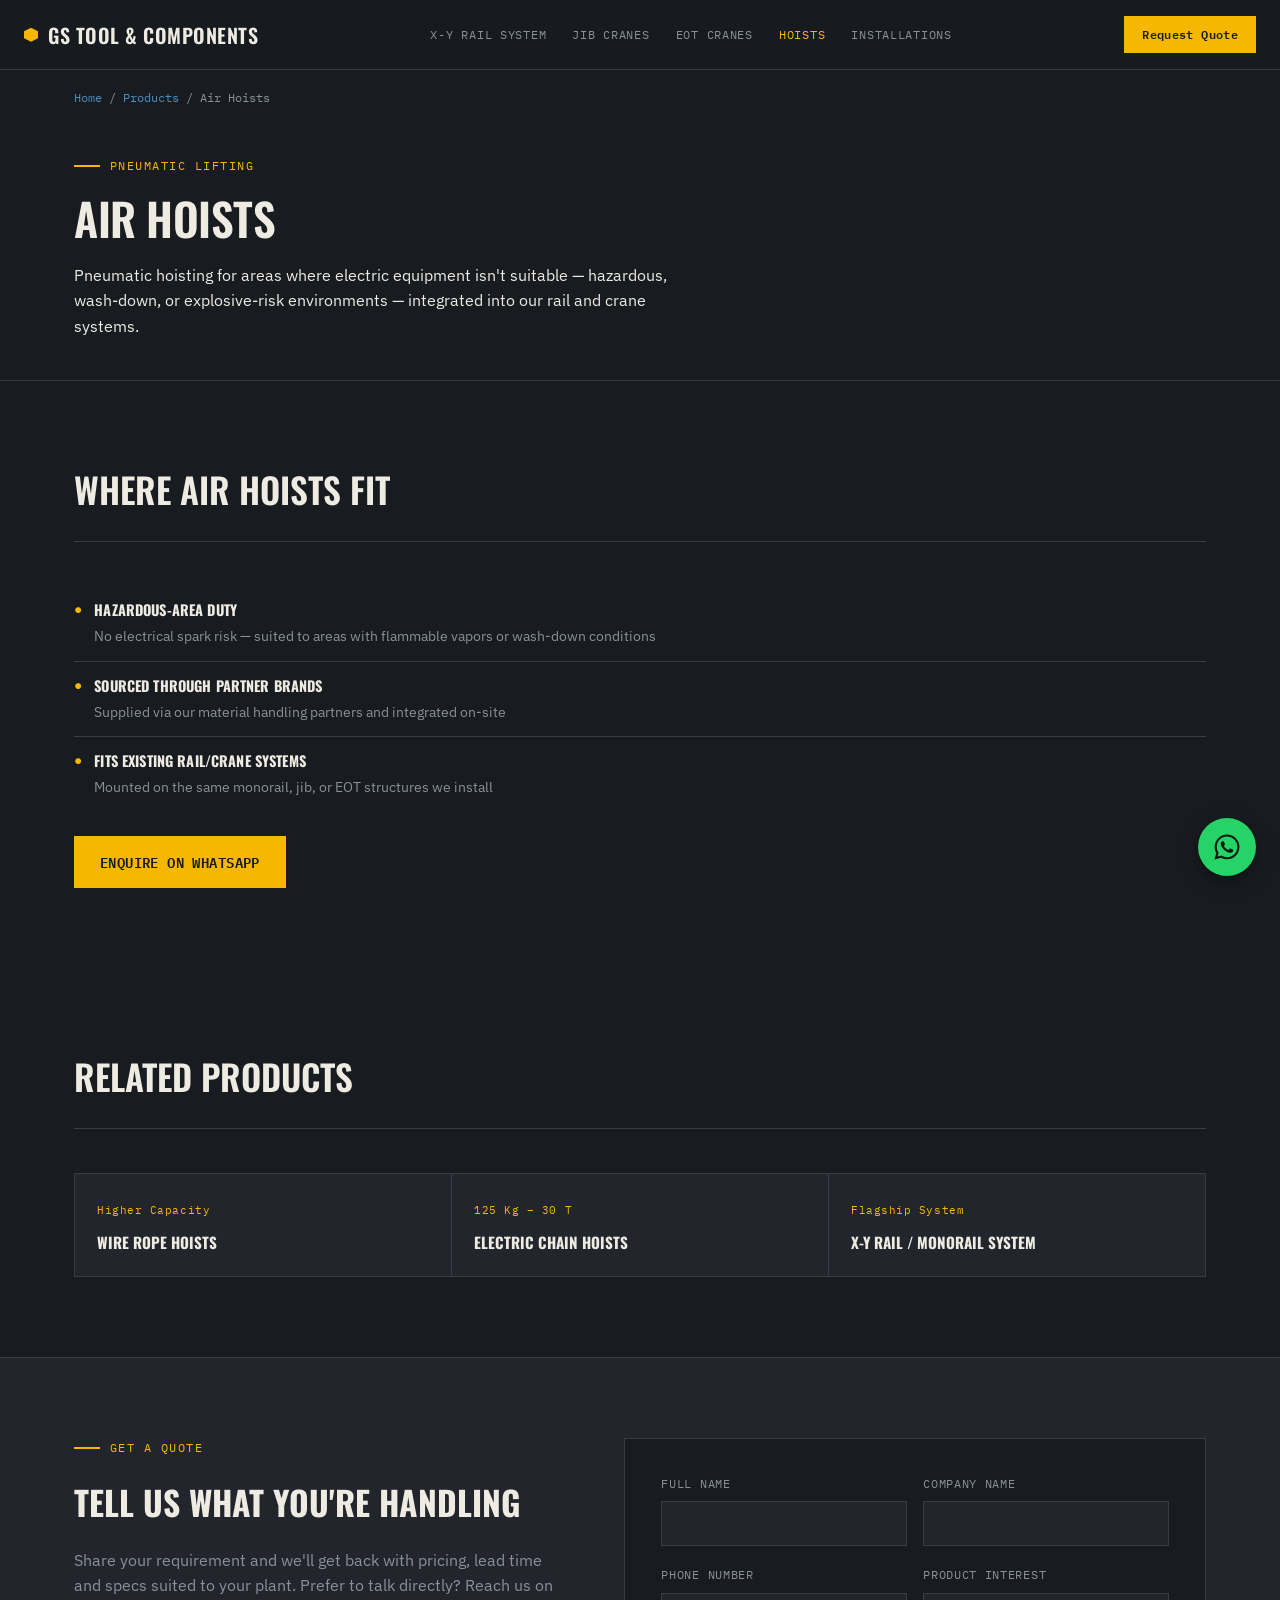
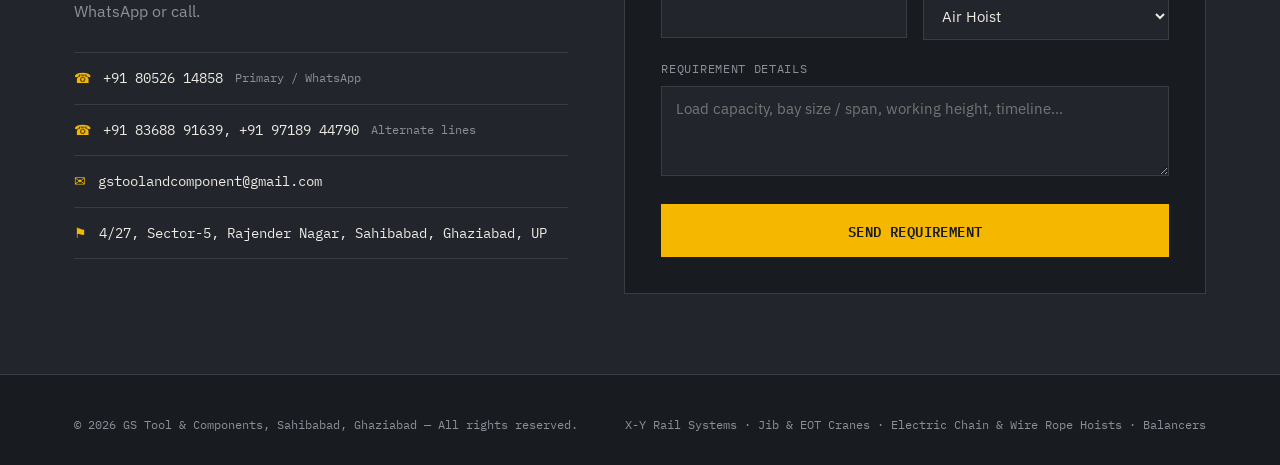
==== products/air-hoist.html @ f087c8ae "Modernize site: fix mobile nav, strip duplicate embedded images, add SEO essentials - Add mobile ham" ====
<!DOCTYPE html>
<html lang="en">
<head>
<meta charset="UTF-8">
<meta name="viewport" content="width=device-width, initial-scale=1.0">
<title>Air Hoists | GS Tool & Components</title>
<meta name="description" content="Pneumatic air hoists for hazardous and wash-down environments, integrated with GS Tool & Components rail and crane systems, Ghaziabad.">
<meta name="keywords" content="air hoist supplier India, pneumatic hoist manufacturer, air hoist Ghaziabad">
<link rel="canonical" href="https://gstoolcomponents.com/products/air-hoist.html">
<meta property="og:title" content="Air Hoists | GS Tool & Components">
<meta property="og:description" content="Pneumatic air hoists for hazardous and wash-down environments, integrated with GS Tool & Components rail and crane systems, Ghaziabad.">
<meta property="og:type" content="website">
<link rel="preconnect" href="https://fonts.googleapis.com">
<link href="https://fonts.googleapis.com/css2?family=Oswald:wght@400;500;600;700&family=IBM+Plex+Sans:wght@400;500;600;700&family=IBM+Plex+Mono:wght@400;500;600&display=swap" rel="stylesheet">
<link rel="icon" type="image/svg+xml" href="../images/favicon.svg">
<link rel="stylesheet" href="../css/style.css">
<script type="application/ld+json">
{
  "@context": "https://schema.org",
  "@type": "Product",
  "name": "Air Hoists",
  "description": "Pneumatic air hoists for hazardous and wash-down environments, integrated with GS Tool & Components rail and crane systems, Ghaziabad.",
  "url": "https://gstoolcomponents.com/products/air-hoist.html",
  "brand": {
    "@type": "Brand",
    "name": "GS Tool & Components"
  },
  "manufacturer": {
    "@type": "Organization",
    "name": "GS Tool & Components",
    "url": "https://gstoolcomponents.com/"
  }
}
</script>
</head>
<body>

<header>
  <div class="header-inner">
    <a class="logo" href="../index.html"><span class="mark"></span>GS Tool &amp; Components</a>
    <nav id="siteNav">
      <a href="../products/xy-rail-system.html">X-Y Rail System</a>
      <a href="../products/jib-crane.html">Jib Cranes</a>
      <a href="../products/eot-crane.html">EOT Cranes</a>
      <a href="../products/electric-chain-hoist.html" class="active">Hoists</a>
      <a href="../index.html#installations">Installations</a>
    </nav>
        <button class="nav-toggle" id="navToggle" aria-label="Toggle menu" aria-expanded="false" aria-controls="siteNav">
      <span></span><span></span><span></span>
    </button>

    <a class="header-cta" href="../index.html#contact">Request Quote</a>
  </div>
</header>

<div class="breadcrumb">
  <a href="../index.html">Home</a> / <a href="../index.html#products">Products</a> / Air Hoists
</div>
<section class="product-hero">
  <div class="wrap">
    <div class="eyebrow">Pneumatic Lifting</div>
    <h1>Air Hoists</h1>
    <p class="sub">Pneumatic hoisting for areas where electric equipment isn't suitable — hazardous, wash-down, or explosive-risk environments — integrated into our rail and crane systems.</p>
  </div>
</section>

<section>
  <div class="wrap">
    <div class="section-head">
      <div><h2>Where Air Hoists Fit</h2></div>
    </div>
    <ul class="feature-list">
      <li><span class="dot">●</span><div><strong>Hazardous-Area Duty</strong><span>No electrical spark risk — suited to areas with flammable vapors or wash-down conditions</span></div></li>
      <li><span class="dot">●</span><div><strong>Sourced Through Partner Brands</strong><span>Supplied via our material handling partners and integrated on-site</span></div></li>
      <li><span class="dot">●</span><div><strong>Fits Existing Rail/Crane Systems</strong><span>Mounted on the same monorail, jib, or EOT structures we install</span></div></li>
    </ul>
    <a href="https://wa.me/918052614858?text=Hi%2C%20I%27d%20like%20a%20quote%20for%20an%20Air%20Hoist." class="btn-primary" target="_blank" rel="noopener">Enquire on WhatsApp</a>
  </div>
</section>

<section>
  <div class="wrap">
    <div class="section-head">
      <div>
        <h2>Related Products</h2>
      </div>
    </div>
    <div class="related-grid">
      <a class="related-card" href="wire-rope-hoist.html">
      <span>Higher Capacity</span>
      <h5>Wire Rope Hoists</h5>
    </a>
    <a class="related-card" href="electric-chain-hoist.html">
      <span>125 Kg – 30 T</span>
      <h5>Electric Chain Hoists</h5>
    </a>
    <a class="related-card" href="xy-rail-system.html">
      <span>Flagship System</span>
      <h5>X-Y Rail / Monorail System</h5>
    </a>
    </div>
  </div>
</section>


<section class="lead-section" id="contact">
  <div class="wrap">
    <div class="lead-grid">
      <div class="lead-info">
        <div class="eyebrow">Get a Quote</div>
        <h2>Tell Us What You're Handling</h2>
        <p>Share your requirement and we'll get back with pricing, lead time and specs suited to your plant. Prefer to talk directly? Reach us on WhatsApp or call.</p>
        <div class="contact-line"><span class="ico">☎</span> +91 80526 14858<small>Primary / WhatsApp</small></div>
        <div class="contact-line"><span class="ico">☎</span> +91 83688 91639, +91 97189 44790<small>Alternate lines</small></div>
        <div class="contact-line"><span class="ico">✉</span> gstoolandcomponent@gmail.com</div>
        <div class="contact-line"><span class="ico">⚑</span> 4/27, Sector-5, Rajender Nagar, Sahibabad, Ghaziabad, UP</div>
      </div>

      <div>
        <form id="leadForm">
          <div class="form-two">
            <div class="form-row">
              <label for="name">Full Name</label>
              <input type="text" id="name" required>
            </div>
            <div class="form-row">
              <label for="company">Company Name</label>
              <input type="text" id="company">
            </div>
          </div>
          <div class="form-two">
            <div class="form-row">
              <label for="phone">Phone Number</label>
              <input type="tel" id="phone" required>
            </div>
            <div class="form-row">
              <label for="interest">Product Interest</label>
              <select id="interest">
                <option>X-Y Rail / Monorail System</option>
                <option>Jib Crane</option>
                <option>EOT Crane</option>
                <option>Electric Chain Hoist</option>
                <option>Wire Rope Hoist</option>
                <option selected>Air Hoist</option>
                <option>Air / Spring Balancer</option>
                <option>Other</option>
              </select>
            </div>
          </div>
          <div class="form-row">
            <label for="message">Requirement Details</label>
            <textarea id="message" placeholder="Load capacity, bay size / span, working height, timeline..."></textarea>
          </div>
          <button type="submit" class="form-submit">Send Requirement</button>
        </form>

        <div class="thank-you" id="thankYou">
          <div class="check">✓</div>
          <h4>Requirement Received</h4>
          <p>Thanks — we've noted your requirement. Tap below to also send it on WhatsApp for the fastest response.</p>
          <a href="#" id="waFollowUp" class="wa-btn" target="_blank" rel="noopener">↗ Continue on WhatsApp</a>
        </div>
      </div>
    </div>
  </div>
</section>

<footer>
  <div class="wrap footer-inner">
    <div>© <span id="year"></span> GS Tool &amp; Components, Sahibabad, Ghaziabad — All rights reserved.</div>
    <div>X-Y Rail Systems · Jib &amp; EOT Cranes · Electric Chain &amp; Wire Rope Hoists · Balancers</div>
  </div>
</footer>

<a class="float-wa" href="https://wa.me/918052614858?text=Hi%2C%20I%20have%20an%20enquiry%20about%20your%20products." target="_blank" rel="noopener" aria-label="Chat on WhatsApp">
  <svg width="30" height="30" viewBox="0 0 24 24" fill="#0b1a10"><path d="M12.04 2c-5.46 0-9.9 4.44-9.9 9.9 0 1.75.46 3.45 1.32 4.95L2 22l5.25-1.38a9.9 9.9 0 0 0 4.79 1.22h.01c5.46 0 9.9-4.44 9.9-9.9 0-2.64-1.03-5.12-2.9-6.98A9.82 9.82 0 0 0 12.04 2zm0 18.1h-.01a8.2 8.2 0 0 1-4.18-1.14l-.3-.18-3.12.82.83-3.04-.2-.31a8.22 8.22 0 0 1-1.26-4.35c0-4.55 3.7-8.25 8.25-8.25a8.2 8.2 0 0 1 5.83 2.42 8.18 8.18 0 0 1 2.41 5.83c0 4.55-3.71 8.2-8.25 8.2zm4.52-6.16c-.25-.12-1.47-.72-1.7-.81-.23-.08-.39-.12-.56.13-.17.25-.64.81-.78.97-.15.17-.29.19-.54.06-.25-.12-1.04-.38-1.98-1.22-.73-.65-1.22-1.46-1.37-1.71-.14-.25-.02-.38.11-.5.11-.11.25-.29.37-.43.12-.14.16-.25.25-.41.08-.17.04-.31-.02-.43-.06-.12-.56-1.35-.77-1.85-.2-.48-.41-.42-.56-.43h-.48c-.17 0-.43.06-.66.31-.23.25-.86.84-.86 2.05s.88 2.38 1 2.54c.12.17 1.73 2.64 4.19 3.7.59.25 1.04.4 1.4.51.59.19 1.12.16 1.54.1.47-.07 1.47-.6 1.68-1.18.21-.58.21-1.08.14-1.18-.06-.1-.23-.16-.48-.28z"/></svg>
</a>

<script src="../js/main.js"></script>
</body>
</html>
---- css/style.css ----
:root{
  --steel-charcoal:#181C20;
  --graphite-panel:#22262C;
  --graphite-panel-2:#2A2F36;
  --safety-yellow:#F5B700;
  --blueprint-blue:#4C8DBF;
  --warm-white:#EEEBE3;
  --steel-gray-mid:#8A9099;
  --hairline:#383D45;
  --success-green:#4CAF6D;

  --font-display:'Oswald', sans-serif;
  --font-body:'IBM Plex Sans', sans-serif;
  --font-mono:'IBM Plex Mono', monospace;
}

*{box-sizing:border-box; margin:0; padding:0;}
html{scroll-behavior:smooth;}
body{
  background:var(--steel-charcoal);
  color:var(--warm-white);
  font-family:var(--font-body);
  line-height:1.6;
  overflow-x:hidden;
}
img{max-width:100%; display:block;}
a{color:inherit;}

.wrap{max-width:1180px; margin:0 auto; padding:0 24px;}

.blueprint-bg{
  position:absolute; inset:0;
  background-image:
    linear-gradient(rgba(76,141,191,0.07) 1px, transparent 1px),
    linear-gradient(90deg, rgba(76,141,191,0.07) 1px, transparent 1px);
  background-size:40px 40px;
  pointer-events:none;
}

header{
  position:sticky; top:0; z-index:50;
  background:rgba(24,28,32,0.92);
  backdrop-filter:blur(8px);
  border-bottom:1px solid var(--hairline);
}
.header-inner{
  display:flex; align-items:center; justify-content:space-between;
  padding:16px 24px;
}
.logo{
  font-family:var(--font-display);
  font-weight:600;
  font-size:1.25rem;
  letter-spacing:0.5px;
  text-transform:uppercase;
  color:var(--warm-white);
  display:flex; align-items:center; gap:10px;
  text-decoration:none;
}
.logo .mark{
  width:14px; height:14px;
  background:var(--safety-yellow);
  clip-path:polygon(50% 0%, 100% 25%, 100% 75%, 50% 100%, 0% 75%, 0% 25%);
}
nav{display:flex; gap:26px;}
nav a{
  font-family:var(--font-mono);
  font-size:0.76rem;
  letter-spacing:0.06em;
  text-transform:uppercase;
  color:var(--steel-gray-mid);
  text-decoration:none;
  transition:color 0.2s;
}
nav a:hover, nav a.active{color:var(--safety-yellow);}
.header-cta{
  font-family:var(--font-mono);
  font-size:0.76rem;
  background:var(--safety-yellow);
  color:var(--steel-charcoal);
  padding:9px 18px;
  text-decoration:none;
  font-weight:600;
  letter-spacing:0.03em;
  white-space:nowrap;
}
.header-cta:hover{background:#ffcb2e;}

.nav-toggle{
  display:none;
  flex-direction:column;
  justify-content:center;
  align-items:center;
  gap:5px;
  width:38px; height:38px;
  background:transparent;
  border:1px solid var(--hairline);
  cursor:pointer;
  padding:0;
  flex-shrink:0;
}
.nav-toggle span{
  display:block;
  width:18px; height:2px;
  background:var(--warm-white);
  transition:transform 0.2s, opacity 0.2s;
}
.nav-toggle[aria-expanded="true"] span:nth-child(1){transform:translateY(7px) rotate(45deg);}
.nav-toggle[aria-expanded="true"] span:nth-child(2){opacity:0;}
.nav-toggle[aria-expanded="true"] span:nth-child(3){transform:translateY(-7px) rotate(-45deg);}

/* Breadcrumb */
.breadcrumb{
  padding:18px 24px 0;
  max-width:1180px; margin:0 auto;
  font-family:var(--font-mono);
  font-size:0.75rem;
  color:var(--steel-gray-mid);
}
.breadcrumb a{color:var(--blueprint-blue); text-decoration:none;}
.breadcrumb a:hover{text-decoration:underline;}

/* Hero (home) */
.hero{
  position:relative;
  padding:90px 24px 70px;
  border-bottom:1px solid var(--hairline);
  overflow:hidden;
}
.hero-inner{
  max-width:1180px; margin:0 auto;
  display:grid;
  grid-template-columns:1.05fr 1fr;
  gap:56px;
  align-items:center;
  position:relative;
  z-index:2;
}
.eyebrow{
  font-family:var(--font-mono);
  font-size:0.78rem;
  color:var(--safety-yellow);
  letter-spacing:0.12em;
  text-transform:uppercase;
  display:flex; align-items:center; gap:10px;
  margin-bottom:18px;
}
.eyebrow::before{
  content:"";
  width:26px; height:2px;
  background:var(--safety-yellow);
  display:inline-block;
}
h1{
  font-family:var(--font-display);
  font-weight:600;
  font-size:clamp(2.2rem, 4vw, 3.4rem);
  line-height:1.1;
  letter-spacing:-0.01em;
  text-transform:uppercase;
  margin-bottom:20px;
}
h1 span{color:var(--safety-yellow);}
.hero p.sub{
  font-size:1.03rem;
  color:var(--steel-gray-mid);
  max-width:540px;
  margin-bottom:32px;
}
.hero-ctas{display:flex; gap:14px; flex-wrap:wrap;}
.btn-primary{
  background:var(--safety-yellow);
  color:var(--steel-charcoal);
  font-family:var(--font-mono);
  font-weight:600;
  font-size:0.85rem;
  letter-spacing:0.03em;
  text-transform:uppercase;
  padding:15px 26px;
  text-decoration:none;
  border:none;
  cursor:pointer;
  transition:background 0.2s, transform 0.15s;
  display:inline-block;
}
.btn-primary:hover{background:#ffcb2e; transform:translateY(-1px);}
.btn-secondary{
  background:transparent;
  color:var(--warm-white);
  border:1px solid var(--hairline);
  font-family:var(--font-mono);
  font-weight:500;
  font-size:0.85rem;
  letter-spacing:0.03em;
  text-transform:uppercase;
  padding:15px 26px;
  text-decoration:none;
  cursor:pointer;
  display:inline-flex; align-items:center; gap:8px;
  transition:border-color 0.2s, color 0.2s;
}
.btn-secondary:hover{border-color:var(--safety-yellow); color:var(--safety-yellow);}

.hero-stats{
  display:flex; gap:32px; flex-wrap:wrap;
  margin-top:40px;
  padding-top:28px;
  border-top:1px solid var(--hairline);
}
.stat-num{
  font-family:var(--font-mono);
  font-size:1.4rem;
  color:var(--safety-yellow);
  font-weight:600;
}
.stat-label{
  font-size:0.72rem;
  color:var(--steel-gray-mid);
  text-transform:uppercase;
  letter-spacing:0.04em;
}

.crane-stage{
  position:relative;
  background:var(--graphite-panel);
  border:1px solid var(--hairline);
  aspect-ratio:1/0.85;
  display:flex; align-items:center; justify-content:center;
}
.crane-stage::before{
  content:"GS-XY-RAIL // FRICTION FREE RAIL SYSTEM";
  position:absolute; top:14px; left:16px;
  font-family:var(--font-mono);
  font-size:0.62rem;
  letter-spacing:0.05em;
  color:var(--steel-gray-mid);
}
.crane-stage::after{
  content:"SWL 500 KG · IN-HOUSE DESIGN";
  position:absolute; bottom:14px; right:16px;
  font-family:var(--font-mono);
  font-size:0.62rem;
  letter-spacing:0.05em;
  color:var(--steel-gray-mid);
}
.crane-svg{width:88%; height:88%;}

/* Product page hero (smaller, text only) */
.product-hero{
  padding:48px 24px 40px;
  border-bottom:1px solid var(--hairline);
}
.product-hero .wrap{max-width:1180px;}
.product-hero h1{font-size:clamp(1.9rem, 3.6vw, 2.8rem);}
.product-hero p.sub{max-width:640px; margin-bottom:0;}

.hazard-divider{
  height:10px;
  background:repeating-linear-gradient(
    -45deg,
    var(--safety-yellow),
    var(--safety-yellow) 14px,
    var(--steel-charcoal) 14px,
    var(--steel-charcoal) 28px
  );
}

section{padding:80px 24px;}
.section-head{
  display:flex; justify-content:space-between; align-items:flex-end;
  margin-bottom:44px; flex-wrap:wrap; gap:16px;
  border-bottom:1px solid var(--hairline);
  padding-bottom:24px;
}
.section-head h2{
  font-family:var(--font-display);
  font-size:clamp(1.6rem, 3vw, 2.2rem);
  text-transform:uppercase;
  font-weight:600;
}
.section-head p{color:var(--steel-gray-mid); max-width:440px; font-size:0.95rem;}

.spotlight{
  background:var(--graphite-panel);
  border:1px solid var(--hairline);
}
.spotlight-grid{
  display:grid;
  grid-template-columns:1fr 1fr;
  gap:0;
}
.spotlight-media{
  background:var(--steel-charcoal);
  padding:0;
  display:flex; align-items:stretch; justify-content:center;
  border-right:1px solid var(--hairline);
  overflow:hidden;
}
.spotlight-media img{width:100%; height:100%; object-fit:cover; min-height:320px;}
.spotlight-content{padding:48px;}
.spotlight-content h3{
  font-family:var(--font-display);
  font-size:1.75rem;
  text-transform:uppercase;
  margin-bottom:16px;
}
.spotlight-content p.desc{color:var(--steel-gray-mid); margin-bottom:24px;}
.spec-table{
  width:100%;
  border-collapse:collapse;
  font-family:var(--font-mono);
  font-size:0.8rem;
  margin-bottom:24px;
}
.spec-table th{
  text-align:left; color:var(--safety-yellow);
  font-weight:600; padding:8px 8px 8px 0;
  border-bottom:1px solid var(--hairline);
  font-size:0.72rem; text-transform:uppercase; letter-spacing:0.04em;
}
.spec-table td{padding:9px 8px 9px 0; border-bottom:1px solid var(--hairline); color:var(--warm-white);}
.spec-table tr:last-child td{border-bottom:none;}
.spec-note{font-family:var(--font-mono); font-size:0.72rem; color:var(--steel-gray-mid); margin-bottom:24px;}

/* Feature list (used on product detail pages) */
.feature-list{list-style:none; margin-bottom:24px;}
.feature-list li{
  padding:12px 0; border-bottom:1px solid var(--hairline);
  display:flex; gap:12px;
}
.feature-list li:last-child{border-bottom:none;}
.feature-list .dot{color:var(--safety-yellow); flex-shrink:0;}
.feature-list strong{display:block; font-family:var(--font-display); text-transform:uppercase; font-size:0.9rem; letter-spacing:0.01em; margin-bottom:2px;}
.feature-list span{color:var(--steel-gray-mid); font-size:0.86rem;}

/* Variant cards (used for sub-types e.g. pillar/wall mounted, single/double girder) */
.variant-grid{
  display:grid; grid-template-columns:1fr 1fr; gap:1px;
  background:var(--hairline); border:1px solid var(--hairline);
  margin-bottom:8px;
}
.variant-card{background:var(--graphite-panel); padding:26px;}
.variant-card h4{font-family:var(--font-display); text-transform:uppercase; font-size:1.05rem; margin-bottom:10px;}
.variant-card p{color:var(--steel-gray-mid); font-size:0.86rem;}

.products-grid{
  display:grid;
  grid-template-columns:repeat(3, 1fr);
  gap:1px;
  background:var(--hairline);
  border:1px solid var(--hairline);
}
.product-card{
  background:var(--graphite-panel);
  padding:30px 26px;
  transition:background 0.2s;
}
.product-card:hover{background:var(--graphite-panel-2);}
.product-index{
  font-family:var(--font-mono);
  font-size:0.7rem;
  color:var(--safety-yellow);
  letter-spacing:0.06em;
  margin-bottom:14px;
  display:block;
}
.product-card h4{
  font-family:var(--font-display);
  font-size:1.1rem;
  text-transform:uppercase;
  margin-bottom:10px;
  font-weight:600;
}
.product-card p{
  color:var(--steel-gray-mid);
  font-size:0.86rem;
  margin-bottom:16px;
}
.product-card-links{
  border-top:1px solid var(--hairline);
  padding-top:14px;
  display:flex; justify-content:space-between; align-items:center;
  font-family:var(--font-mono); font-size:0.78rem;
}
.product-card-links a{text-decoration:none; color:var(--blueprint-blue);}
.product-card-links a.view-details{color:var(--safety-yellow); font-weight:600;}
.product-card-links a:hover{text-decoration:underline;}

.gallery-grid{
  display:grid;
  grid-template-columns:1fr 1fr;
  gap:1px;
  background:var(--hairline);
  border:1px solid var(--hairline);
}
.gallery-item{background:var(--graphite-panel);}
.gallery-item img{width:100%; height:340px; object-fit:cover; display:block;}
.gallery-caption{
  padding:16px 20px;
  font-family:var(--font-mono);
  font-size:0.78rem;
  color:var(--steel-gray-mid);
  border-top:1px solid var(--hairline);
}
.gallery-caption strong{color:var(--warm-white); display:block; margin-bottom:4px; font-size:0.85rem;}

.about-grid{
  display:grid;
  grid-template-columns:1fr 1fr;
  gap:56px;
  align-items:start;
}
.about-grid p{color:var(--steel-gray-mid); margin-bottom:16px;}
.why-list{list-style:none;}
.why-list li{
  display:flex; gap:16px;
  padding:18px 0;
  border-bottom:1px solid var(--hairline);
}
.why-list li:first-child{padding-top:0;}
.why-num{
  font-family:var(--font-mono);
  color:var(--safety-yellow);
  font-size:0.85rem;
  flex-shrink:0;
  width:28px;
}
.why-list strong{display:block; margin-bottom:4px; font-family:var(--font-display); text-transform:uppercase; font-size:0.95rem; letter-spacing:0.01em;}
.why-list span{color:var(--steel-gray-mid); font-size:0.88rem;}

.lead-section{
  background:var(--graphite-panel);
  border-top:1px solid var(--hairline);
  border-bottom:1px solid var(--hairline);
}
.lead-grid{
  display:grid;
  grid-template-columns:0.85fr 1fr;
  gap:56px;
}
.lead-info h2{
  font-family:var(--font-display);
  font-size:clamp(1.6rem, 3vw, 2.1rem);
  text-transform:uppercase;
  margin-bottom:18px;
}
.lead-info p{color:var(--steel-gray-mid); margin-bottom:28px;}
.contact-line{
  display:flex; align-items:center; gap:12px;
  padding:14px 0;
  border-top:1px solid var(--hairline);
  font-family:var(--font-mono);
  font-size:0.88rem;
}
.contact-line:last-child{border-bottom:1px solid var(--hairline);}
.contact-line .ico{color:var(--safety-yellow);}
.contact-line small{color:var(--steel-gray-mid); font-size:0.72rem; display:block;}

form{background:var(--steel-charcoal); border:1px solid var(--hairline); padding:36px;}
.form-row{margin-bottom:20px;}
.form-row label{
  display:block;
  font-family:var(--font-mono);
  font-size:0.72rem;
  text-transform:uppercase;
  letter-spacing:0.06em;
  color:var(--steel-gray-mid);
  margin-bottom:8px;
}
.form-row input,
.form-row select,
.form-row textarea{
  width:100%;
  background:var(--graphite-panel);
  border:1px solid var(--hairline);
  color:var(--warm-white);
  padding:12px 14px;
  font-family:var(--font-body);
  font-size:0.92rem;
}
.form-row input:focus,
.form-row select:focus,
.form-row textarea:focus{
  outline:none;
  border-color:var(--safety-yellow);
}
.form-row textarea{resize:vertical; min-height:90px;}
.form-two{display:grid; grid-template-columns:1fr 1fr; gap:16px;}
.form-submit{
  width:100%;
  background:var(--safety-yellow);
  color:var(--steel-charcoal);
  border:none;
  font-family:var(--font-mono);
  font-weight:600;
  text-transform:uppercase;
  font-size:0.85rem;
  letter-spacing:0.03em;
  padding:15px;
  cursor:pointer;
  transition:background 0.2s;
}
.form-submit:hover{background:#ffcb2e;}

.thank-you{
  display:none;
  text-align:center;
  padding:20px 4px 4px;
}
.thank-you.show{display:block;}
.thank-you .check{
  width:46px; height:46px;
  border-radius:50%;
  background:var(--success-green);
  display:flex; align-items:center; justify-content:center;
  margin:0 auto 16px;
  font-size:1.3rem;
}
.thank-you h4{
  font-family:var(--font-display);
  text-transform:uppercase;
  font-size:1.2rem;
  margin-bottom:8px;
}
.thank-you p{color:var(--steel-gray-mid); font-size:0.9rem; margin-bottom:20px;}
.wa-btn{
  display:inline-flex; align-items:center; gap:10px;
  background:#25D366;
  color:#0b1a10;
  font-family:var(--font-mono);
  font-weight:600;
  font-size:0.85rem;
  text-transform:uppercase;
  padding:14px 24px;
  text-decoration:none;
}
.wa-btn:hover{background:#2fe374;}

/* Related products (product pages) */
.related-grid{
  display:grid; grid-template-columns:repeat(3, 1fr); gap:1px;
  background:var(--hairline); border:1px solid var(--hairline);
}
.related-card{
  background:var(--graphite-panel); padding:22px; text-decoration:none; color:var(--warm-white);
  transition:background 0.2s;
}
.related-card:hover{background:var(--graphite-panel-2);}
.related-card span{font-family:var(--font-mono); font-size:0.68rem; color:var(--safety-yellow); letter-spacing:0.05em;}
.related-card h5{font-family:var(--font-display); text-transform:uppercase; font-size:0.95rem; margin-top:8px;}

footer{padding:40px 24px 30px;}
.footer-inner{
  display:flex; justify-content:space-between; align-items:center;
  flex-wrap:wrap; gap:16px;
  font-size:0.78rem; color:var(--steel-gray-mid);
  font-family:var(--font-mono);
}

.float-wa{
  position:fixed; bottom:24px; right:24px; z-index:60;
  background:#25D366;
  width:58px; height:58px;
  border-radius:50%;
  display:flex; align-items:center; justify-content:center;
  box-shadow:0 6px 20px rgba(0,0,0,0.4);
  text-decoration:none;
  animation:pulse 2.4s infinite;
}
@keyframes pulse{
  0%{box-shadow:0 0 0 0 rgba(37,211,102,0.5);}
  70%{box-shadow:0 0 0 14px rgba(37,211,102,0);}
  100%{box-shadow:0 0 0 0 rgba(37,211,102,0);}
}

@media (max-width:900px){
  .header-inner{position:relative;}
  .nav-toggle{display:flex;}
  nav{
    position:absolute;
    top:100%; left:0; right:0;
    flex-direction:column;
    gap:0;
    background:var(--steel-charcoal);
    border-bottom:1px solid var(--hairline);
    padding:0 24px;
    max-height:0;
    overflow:hidden;
    transition:max-height 0.25s ease;
  }
  nav[data-open="true"]{max-height:400px;}
  nav a{padding:16px 0; border-bottom:1px solid var(--hairline); font-size:0.85rem;}
  nav a:last-child{border-bottom:none;}
  .hero-inner{grid-template-columns:1fr;}
  .spotlight-grid{grid-template-columns:1fr;}
  .spotlight-media{border-right:none; border-bottom:1px solid var(--hairline);}
  .about-grid{grid-template-columns:1fr;}
  .lead-grid{grid-template-columns:1fr;}
  .products-grid{grid-template-columns:1fr 1fr;}
  .gallery-grid{grid-template-columns:1fr;}
  .variant-grid{grid-template-columns:1fr;}
  .related-grid{grid-template-columns:1fr;}
}
@media (max-width:560px){
  .products-grid{grid-template-columns:1fr;}
  .form-two{grid-template-columns:1fr;}
  .hero-stats{flex-wrap:wrap; gap:20px;}
}

@media (prefers-reduced-motion: reduce){
  .float-wa{animation:none;}
  * {animation-duration:0.01ms !important; transition-duration:0.01ms !important;}
}
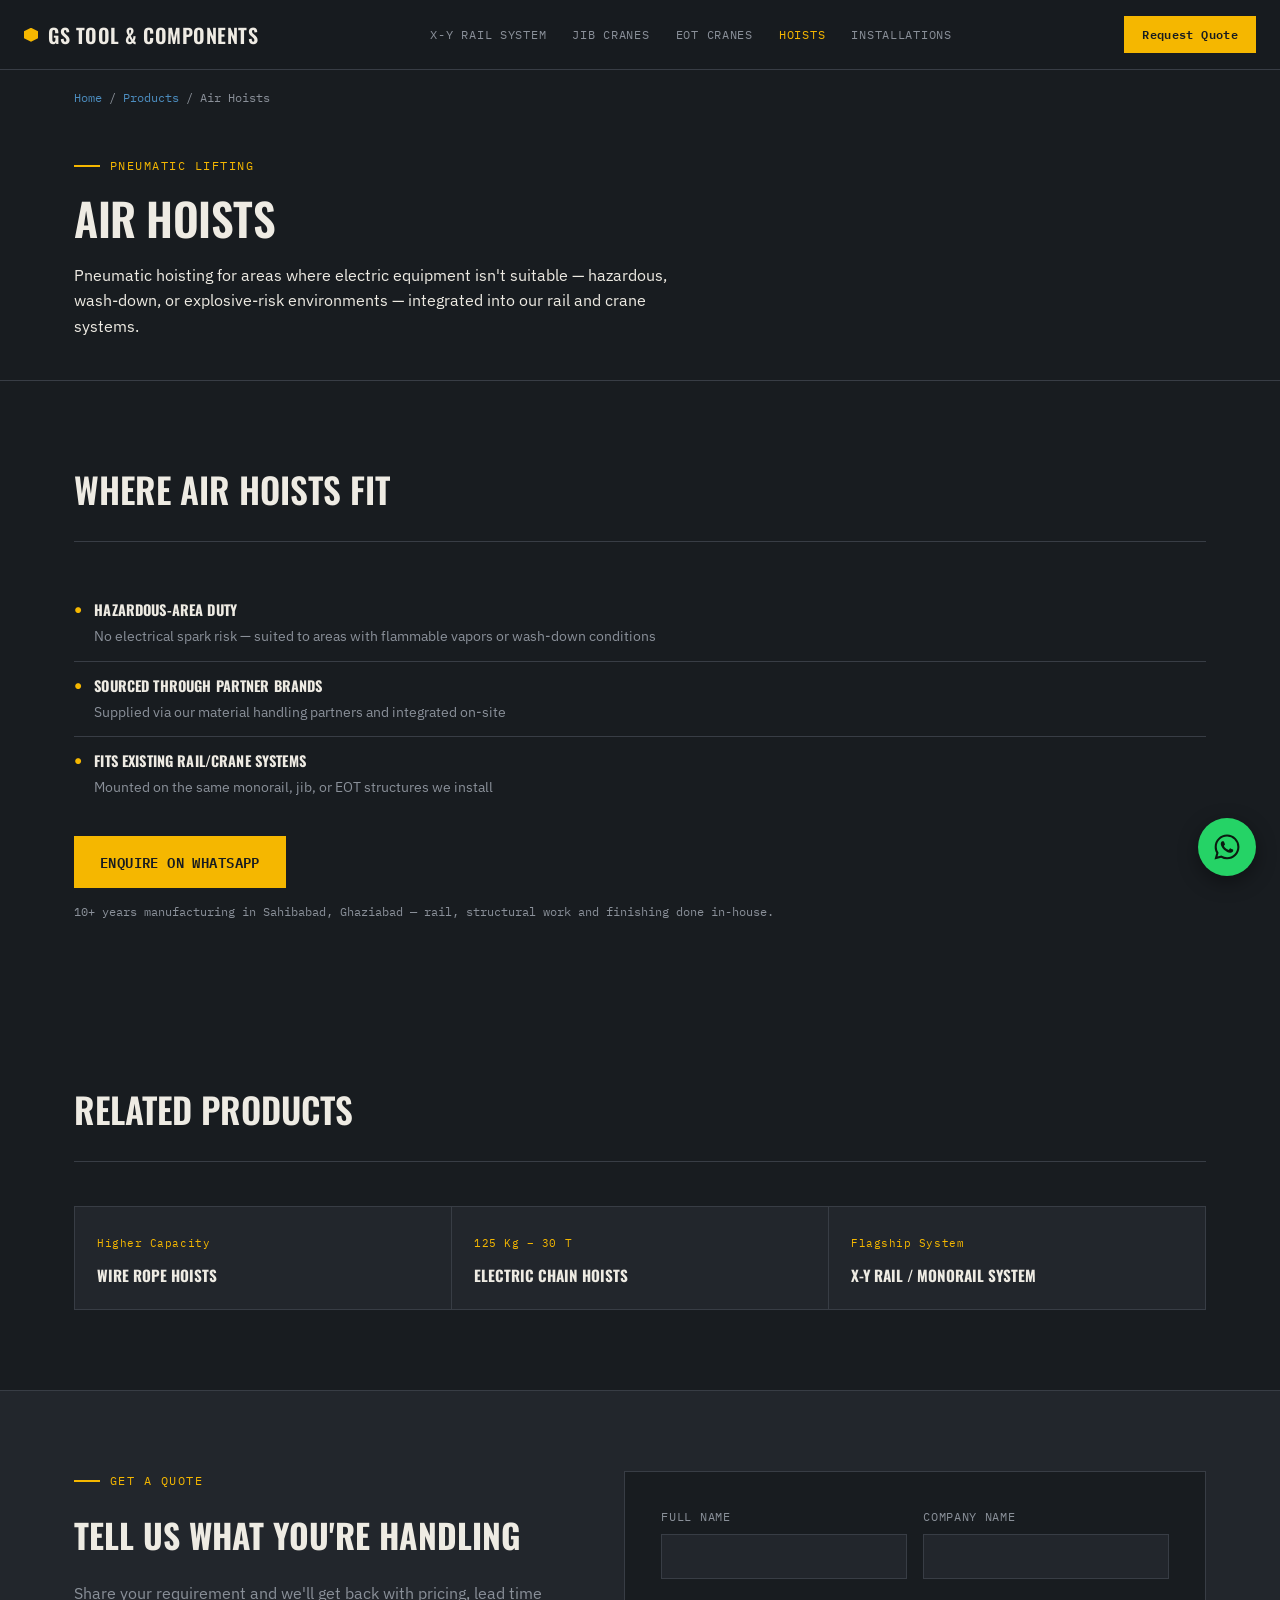
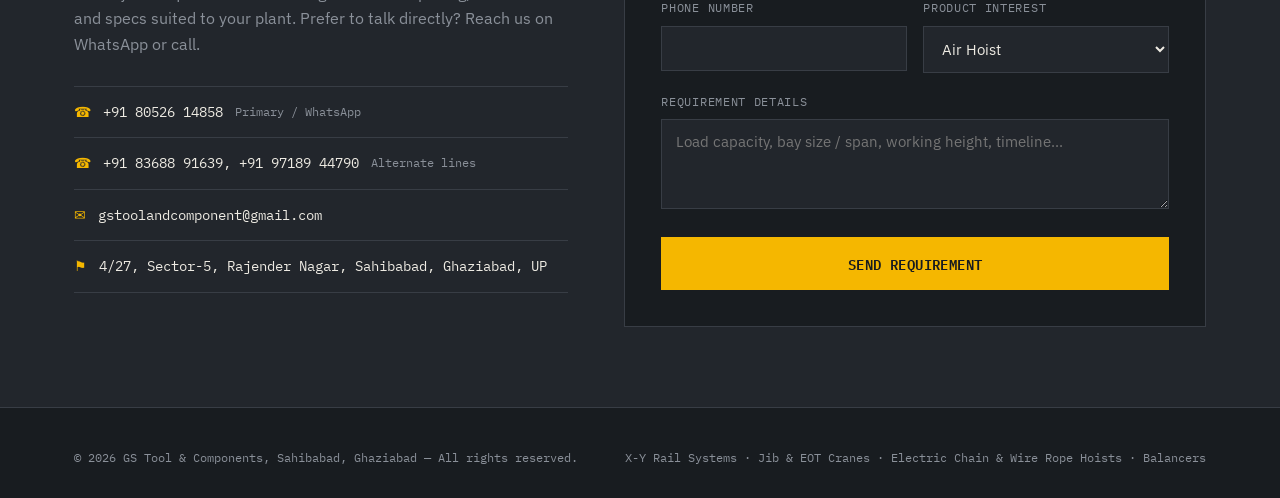
==== commit 02eaba9e: "Add consistent trust signal across product pages Following patterns from established manufacturer si" ====
--- a/products/air-hoist.html
+++ b/products/air-hoist.html
@@ -75,6 +75,7 @@
       <li><span class="dot">●</span><div><strong>Fits Existing Rail/Crane Systems</strong><span>Mounted on the same monorail, jib, or EOT structures we install</span></div></li>
     </ul>
     <a href="https://wa.me/918052614858?text=Hi%2C%20I%27d%20like%20a%20quote%20for%20an%20Air%20Hoist." class="btn-primary" target="_blank" rel="noopener">Enquire on WhatsApp</a>
+    <p class="trust-line">10+ years manufacturing in Sahibabad, Ghaziabad — rail, structural work and finishing done in-house.</p>
   </div>
 </section>
 
--- a/css/style.css
+++ b/css/style.css
@@ -535,6 +535,13 @@
   text-decoration:none;
 }
 .wa-btn:hover{background:#2fe374;}
+
+.trust-line{
+  font-family:var(--font-mono);
+  font-size:0.75rem;
+  color:var(--steel-gray-mid);
+  margin-top:14px;
+}
 
 /* Related products (product pages) */
 .related-grid{
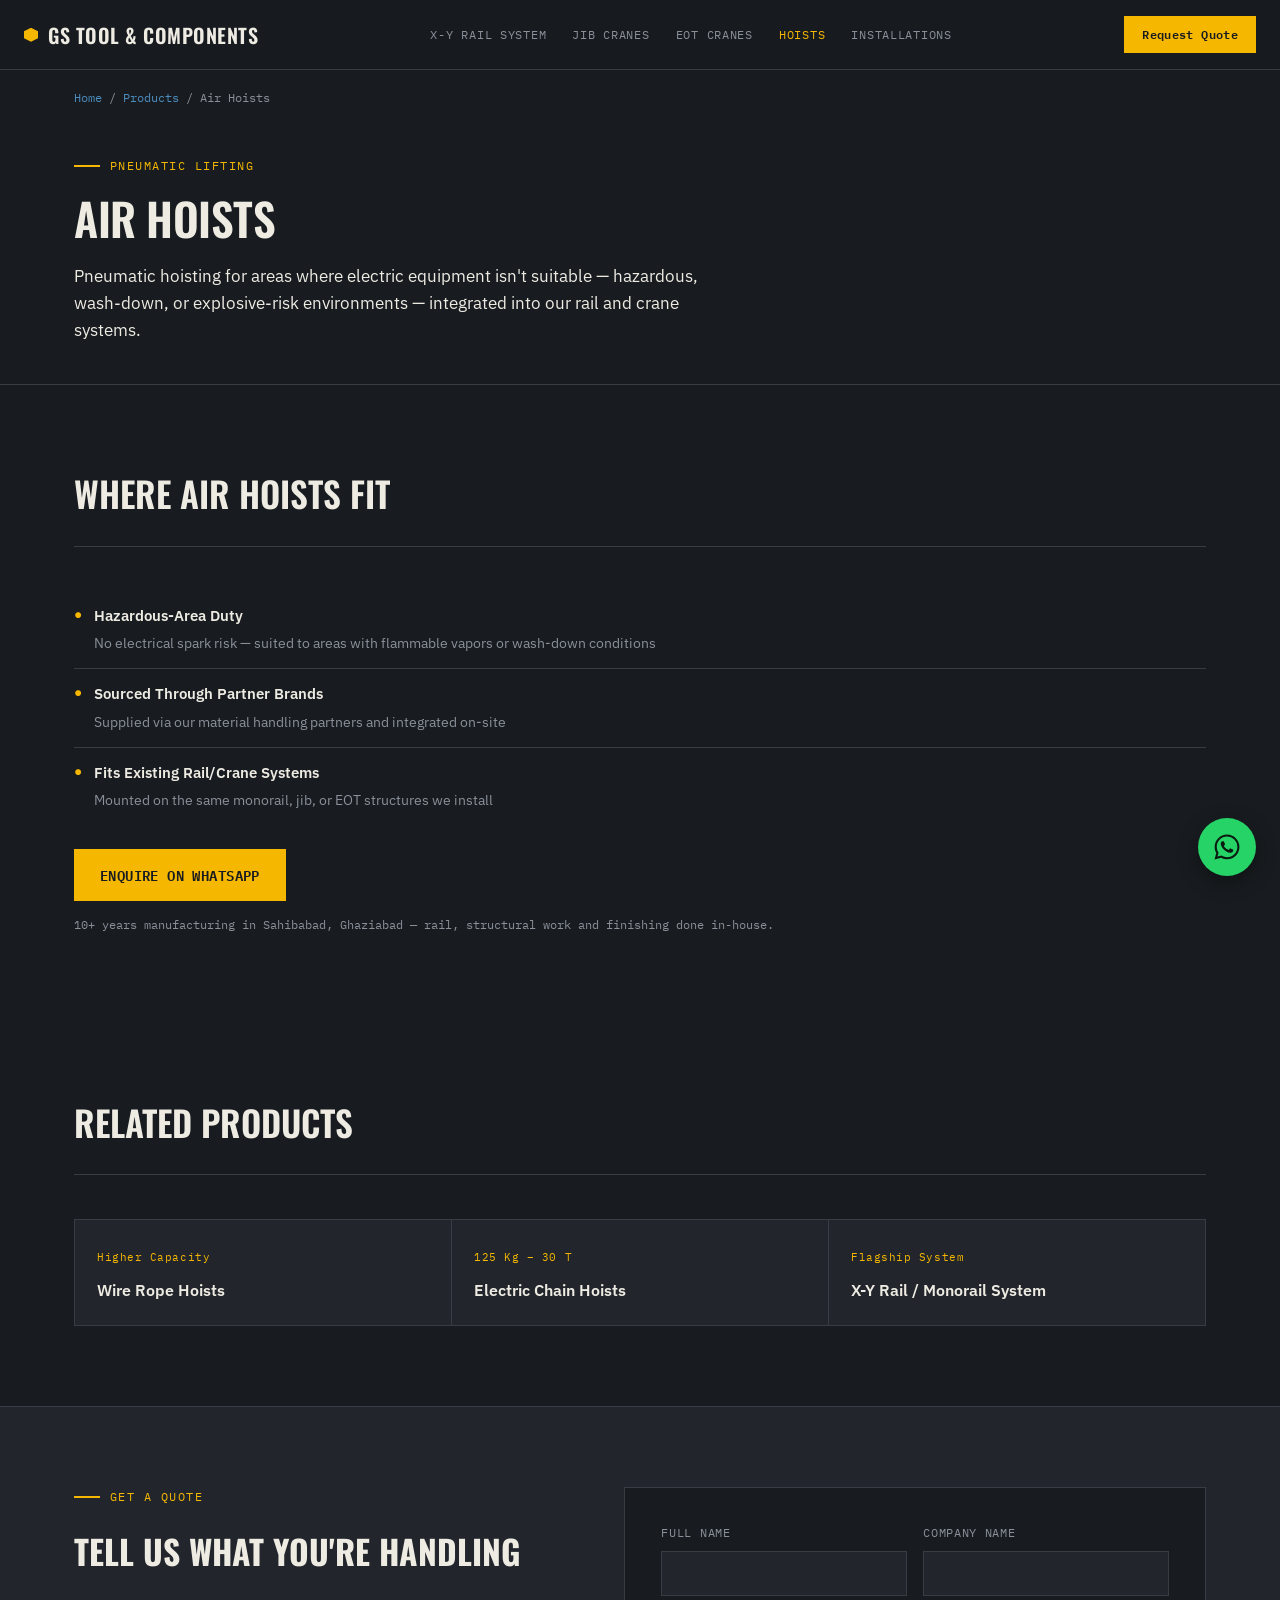
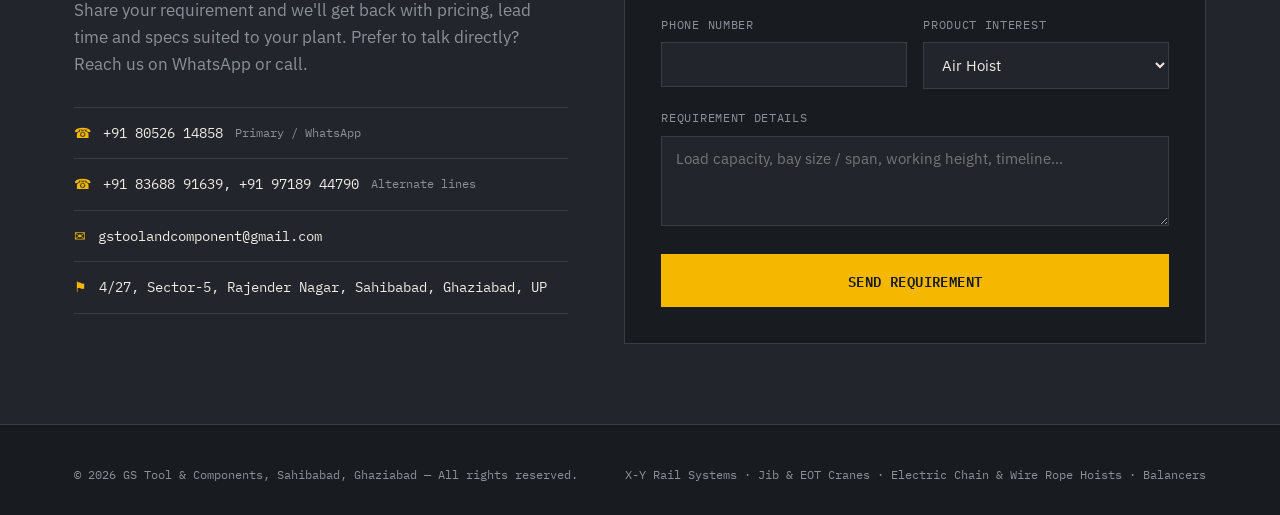
==== commit f4a16c7f: "Point canonical URLs, sitemap, and structured data at the real live site The placeholder domain gsto" ====
--- a/products/air-hoist.html
+++ b/products/air-hoist.html
@@ -6,7 +6,7 @@
 <title>Air Hoists | GS Tool & Components</title>
 <meta name="description" content="Pneumatic air hoists for hazardous and wash-down environments, integrated with GS Tool & Components rail and crane systems, Ghaziabad.">
 <meta name="keywords" content="air hoist supplier India, pneumatic hoist manufacturer, air hoist Ghaziabad">
-<link rel="canonical" href="https://gstoolcomponents.com/products/air-hoist.html">
+<link rel="canonical" href="https://akshayc24-ui.github.io/gs-tool-components-website/products/air-hoist.html">
 <meta property="og:title" content="Air Hoists | GS Tool & Components">
 <meta property="og:description" content="Pneumatic air hoists for hazardous and wash-down environments, integrated with GS Tool & Components rail and crane systems, Ghaziabad.">
 <meta property="og:type" content="website">
@@ -20,7 +20,7 @@
   "@type": "Product",
   "name": "Air Hoists",
   "description": "Pneumatic air hoists for hazardous and wash-down environments, integrated with GS Tool & Components rail and crane systems, Ghaziabad.",
-  "url": "https://gstoolcomponents.com/products/air-hoist.html",
+  "url": "https://akshayc24-ui.github.io/gs-tool-components-website/products/air-hoist.html",
   "brand": {
     "@type": "Brand",
     "name": "GS Tool & Components"
@@ -28,7 +28,7 @@
   "manufacturer": {
     "@type": "Organization",
     "name": "GS Tool & Components",
-    "url": "https://gstoolcomponents.com/"
+    "url": "https://akshayc24-ui.github.io/gs-tool-components-website/"
   }
 }
 </script>
--- a/css/style.css
+++ b/css/style.css
@@ -20,6 +20,7 @@
   background:var(--steel-charcoal);
   color:var(--warm-white);
   font-family:var(--font-body);
+  font-size:17px;
   line-height:1.6;
   overflow-x:hidden;
 }
@@ -225,7 +226,7 @@
   background:var(--graphite-panel);
   border:1px solid var(--hairline);
   aspect-ratio:1/0.85;
-  display:flex; align-items:center; justify-content:center;
+  overflow:hidden;
 }
 .crane-stage::before{
   content:"GS-XY-RAIL // FRICTION FREE RAIL SYSTEM";
@@ -233,7 +234,10 @@
   font-family:var(--font-mono);
   font-size:0.62rem;
   letter-spacing:0.05em;
-  color:var(--steel-gray-mid);
+  color:var(--warm-white);
+  background:rgba(24,28,32,0.72);
+  padding:6px 10px;
+  z-index:2;
 }
 .crane-stage::after{
   content:"SWL 500 KG · IN-HOUSE DESIGN";
@@ -241,9 +245,16 @@
   font-family:var(--font-mono);
   font-size:0.62rem;
   letter-spacing:0.05em;
-  color:var(--steel-gray-mid);
-}
-.crane-svg{width:88%; height:88%;}
+  color:var(--warm-white);
+  background:rgba(24,28,32,0.72);
+  padding:6px 10px;
+  z-index:2;
+}
+.crane-photo{
+  width:100%; height:100%;
+  object-fit:cover;
+  display:block;
+}
 
 /* Product page hero (smaller, text only) */
 .product-hero{
@@ -330,7 +341,7 @@
 }
 .feature-list li:last-child{border-bottom:none;}
 .feature-list .dot{color:var(--safety-yellow); flex-shrink:0;}
-.feature-list strong{display:block; font-family:var(--font-display); text-transform:uppercase; font-size:0.9rem; letter-spacing:0.01em; margin-bottom:2px;}
+.feature-list strong{display:block; font-family:var(--font-body); font-weight:600; font-size:0.95rem; margin-bottom:2px;}
 .feature-list span{color:var(--steel-gray-mid); font-size:0.86rem;}
 
 /* Variant cards (used for sub-types e.g. pillar/wall mounted, single/double girder) */
@@ -340,8 +351,11 @@
   margin-bottom:8px;
 }
 .variant-card{background:var(--graphite-panel); padding:26px;}
-.variant-card h4{font-family:var(--font-display); text-transform:uppercase; font-size:1.05rem; margin-bottom:10px;}
+.variant-card h4{font-family:var(--font-body); font-weight:600; font-size:1.1rem; margin-bottom:10px;}
 .variant-card p{color:var(--steel-gray-mid); font-size:0.86rem;}
+.variant-card.with-photo{padding:0;}
+.variant-card.with-photo img{width:100%; height:170px; object-fit:cover; display:block;}
+.variant-card.with-photo .variant-card-body{padding:22px 26px;}
 
 .products-grid{
   display:grid;
@@ -365,9 +379,8 @@
   display:block;
 }
 .product-card h4{
-  font-family:var(--font-display);
-  font-size:1.1rem;
-  text-transform:uppercase;
+  font-family:var(--font-body);
+  font-size:1.15rem;
   margin-bottom:10px;
   font-weight:600;
 }
@@ -425,7 +438,7 @@
   flex-shrink:0;
   width:28px;
 }
-.why-list strong{display:block; margin-bottom:4px; font-family:var(--font-display); text-transform:uppercase; font-size:0.95rem; letter-spacing:0.01em;}
+.why-list strong{display:block; margin-bottom:4px; font-family:var(--font-body); font-weight:600; font-size:1rem;}
 .why-list span{color:var(--steel-gray-mid); font-size:0.88rem;}
 
 .lead-section{
@@ -554,7 +567,7 @@
 }
 .related-card:hover{background:var(--graphite-panel-2);}
 .related-card span{font-family:var(--font-mono); font-size:0.68rem; color:var(--safety-yellow); letter-spacing:0.05em;}
-.related-card h5{font-family:var(--font-display); text-transform:uppercase; font-size:0.95rem; margin-top:8px;}
+.related-card h5{font-family:var(--font-body); font-weight:600; font-size:1rem; margin-top:8px;}
 
 footer{padding:40px 24px 30px;}
 .footer-inner{
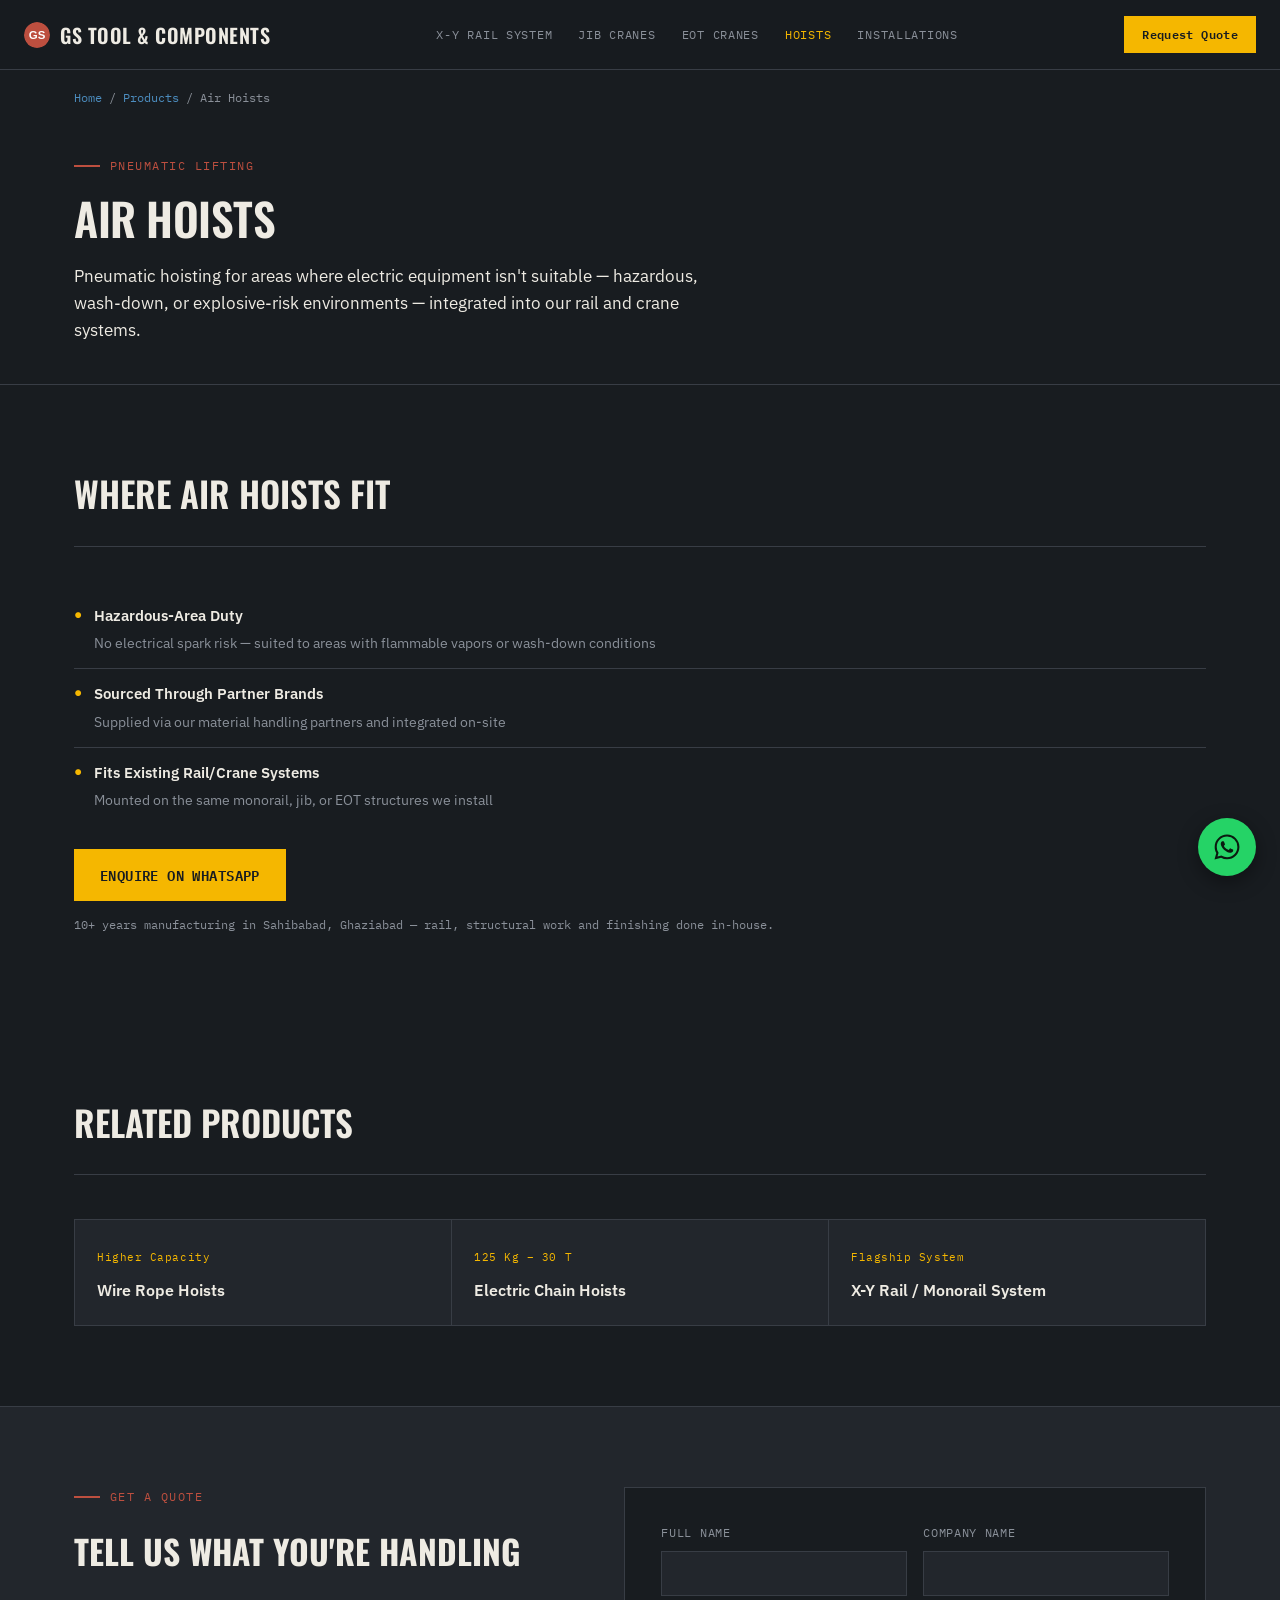
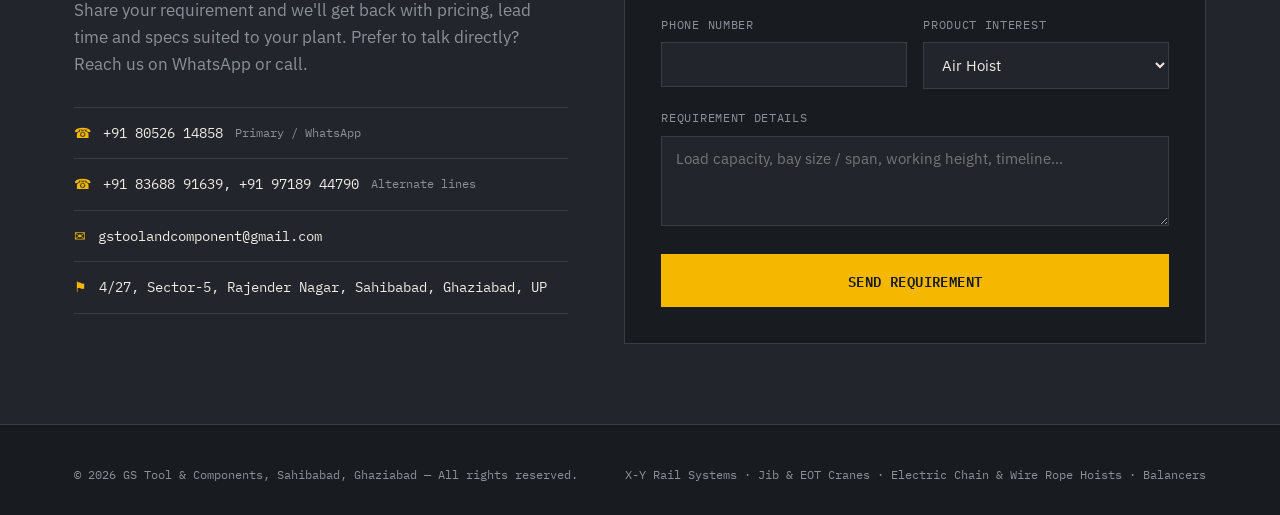
==== commit a3bd38bf: "Point site at the newly registered custom domain gstoolcomponents.com Add CNAME file for GitHub Page" ====
--- a/products/air-hoist.html
+++ b/products/air-hoist.html
@@ -6,7 +6,7 @@
 <title>Air Hoists | GS Tool & Components</title>
 <meta name="description" content="Pneumatic air hoists for hazardous and wash-down environments, integrated with GS Tool & Components rail and crane systems, Ghaziabad.">
 <meta name="keywords" content="air hoist supplier India, pneumatic hoist manufacturer, air hoist Ghaziabad">
-<link rel="canonical" href="https://akshayc24-ui.github.io/gs-tool-components-website/products/air-hoist.html">
+<link rel="canonical" href="https://gstoolcomponents.com/products/air-hoist.html">
 <meta property="og:title" content="Air Hoists | GS Tool & Components">
 <meta property="og:description" content="Pneumatic air hoists for hazardous and wash-down environments, integrated with GS Tool & Components rail and crane systems, Ghaziabad.">
 <meta property="og:type" content="website">
@@ -20,7 +20,7 @@
   "@type": "Product",
   "name": "Air Hoists",
   "description": "Pneumatic air hoists for hazardous and wash-down environments, integrated with GS Tool & Components rail and crane systems, Ghaziabad.",
-  "url": "https://akshayc24-ui.github.io/gs-tool-components-website/products/air-hoist.html",
+  "url": "https://gstoolcomponents.com/products/air-hoist.html",
   "brand": {
     "@type": "Brand",
     "name": "GS Tool & Components"
@@ -28,7 +28,7 @@
   "manufacturer": {
     "@type": "Organization",
     "name": "GS Tool & Components",
-    "url": "https://akshayc24-ui.github.io/gs-tool-components-website/"
+    "url": "https://gstoolcomponents.com/"
   }
 }
 </script>
--- a/css/style.css
+++ b/css/style.css
@@ -3,6 +3,7 @@
   --graphite-panel:#22262C;
   --graphite-panel-2:#2A2F36;
   --safety-yellow:#F5B700;
+  --brand-red:#BD4F3F;
   --blueprint-blue:#4C8DBF;
   --warm-white:#EEEBE3;
   --steel-gray-mid:#8A9099;
@@ -59,9 +60,10 @@
   text-decoration:none;
 }
 .logo .mark{
-  width:14px; height:14px;
-  background:var(--safety-yellow);
-  clip-path:polygon(50% 0%, 100% 25%, 100% 75%, 50% 100%, 0% 75%, 0% 25%);
+  width:26px; height:26px;
+  border-radius:50%;
+  background:url(../images/favicon.svg) center/cover no-repeat;
+  flex-shrink:0;
 }
 nav{display:flex; gap:26px;}
 nav a{
@@ -140,7 +142,7 @@
 .eyebrow{
   font-family:var(--font-mono);
   font-size:0.78rem;
-  color:var(--safety-yellow);
+  color:var(--brand-red);
   letter-spacing:0.12em;
   text-transform:uppercase;
   display:flex; align-items:center; gap:10px;
@@ -149,7 +151,7 @@
 .eyebrow::before{
   content:"";
   width:26px; height:2px;
-  background:var(--safety-yellow);
+  background:var(--brand-red);
   display:inline-block;
 }
 h1{
@@ -275,6 +277,40 @@
     var(--steel-charcoal) 28px
   );
 }
+
+.cta-band{background:var(--safety-yellow);}
+.cta-band-inner{
+  display:flex; align-items:center; justify-content:space-between;
+  flex-wrap:wrap; gap:24px;
+  padding:44px 24px;
+}
+.cta-band h2{
+  font-family:var(--font-display);
+  text-transform:uppercase;
+  font-size:clamp(1.4rem, 2.6vw, 1.9rem);
+  color:var(--steel-charcoal);
+  margin-bottom:6px;
+}
+.cta-band p{
+  color:var(--steel-charcoal);
+  font-size:0.95rem;
+  max-width:480px;
+  opacity:0.82;
+}
+.btn-dark{
+  background:var(--steel-charcoal);
+  color:var(--warm-white);
+  font-family:var(--font-mono);
+  font-weight:600;
+  font-size:0.85rem;
+  letter-spacing:0.03em;
+  text-transform:uppercase;
+  padding:15px 26px;
+  text-decoration:none;
+  white-space:nowrap;
+  transition:background 0.2s;
+}
+.btn-dark:hover{background:#2a2f36;}
 
 section{padding:80px 24px;}
 .section-head{
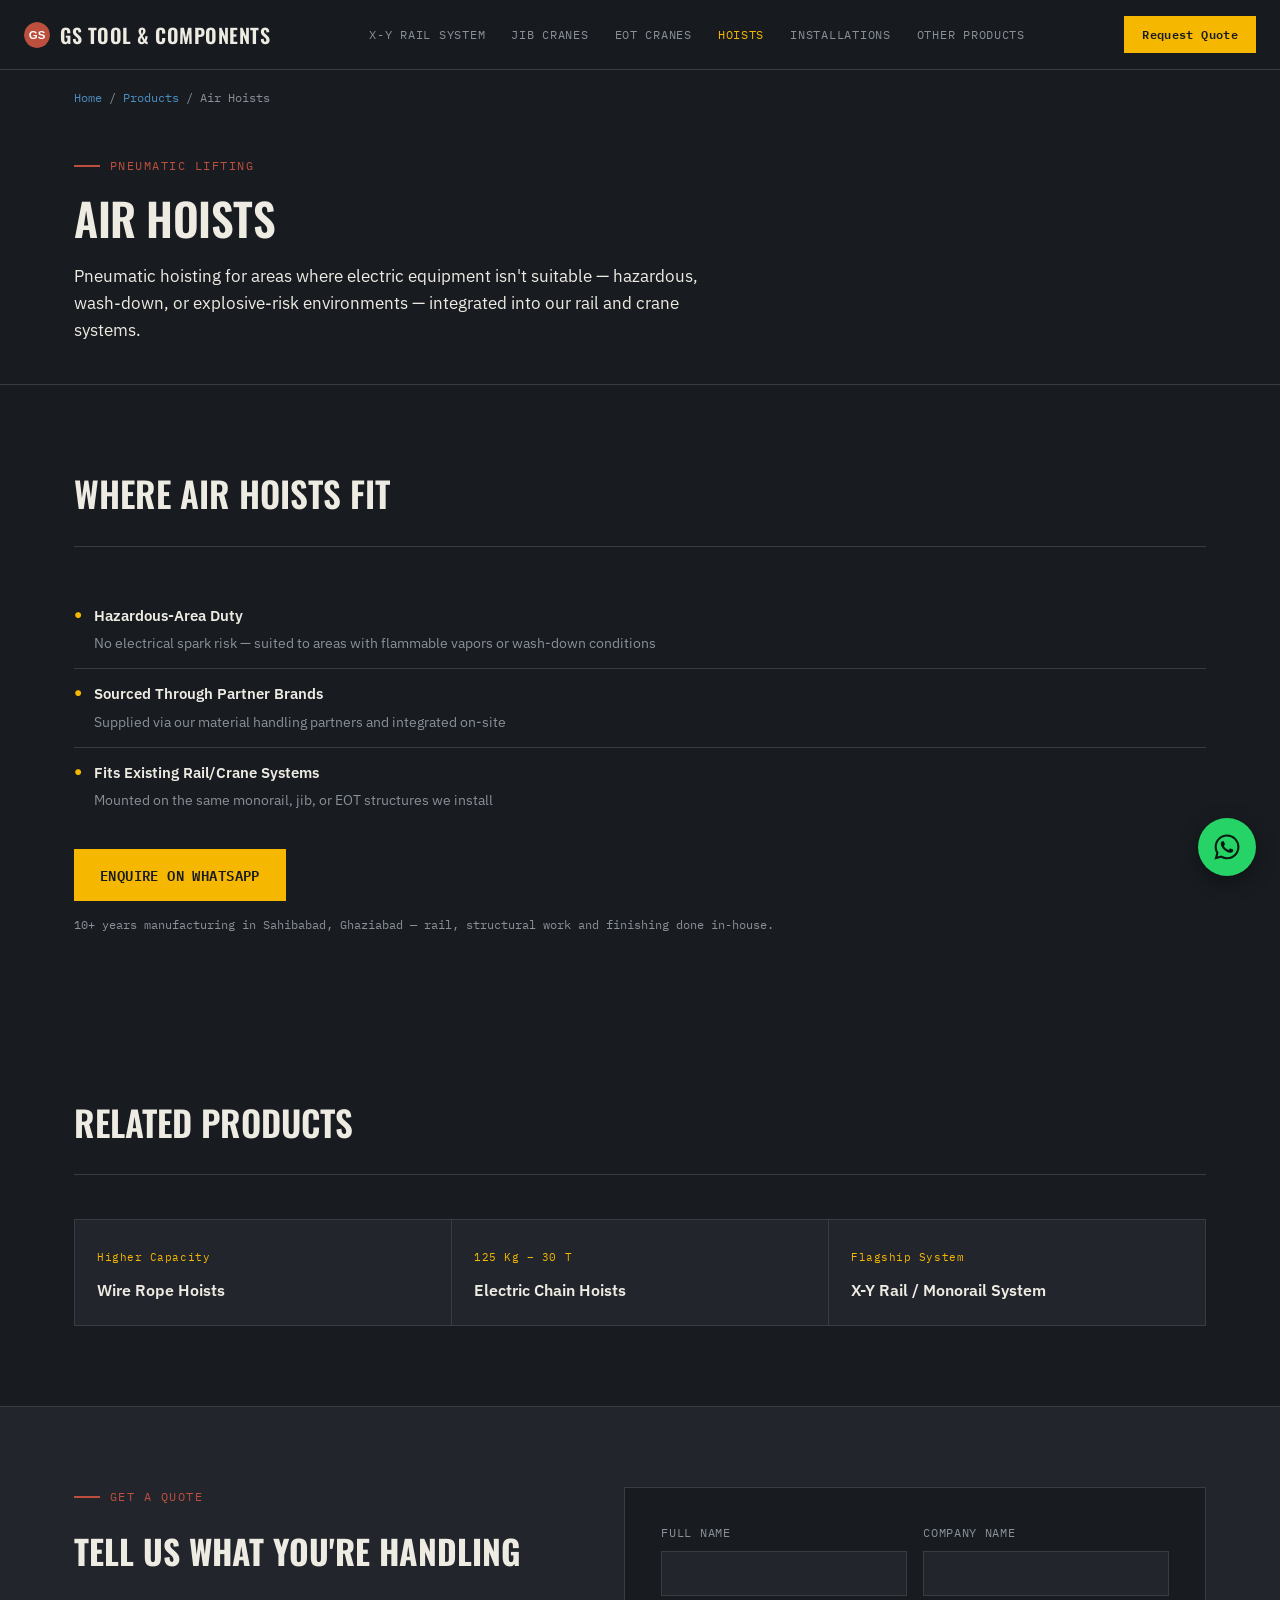
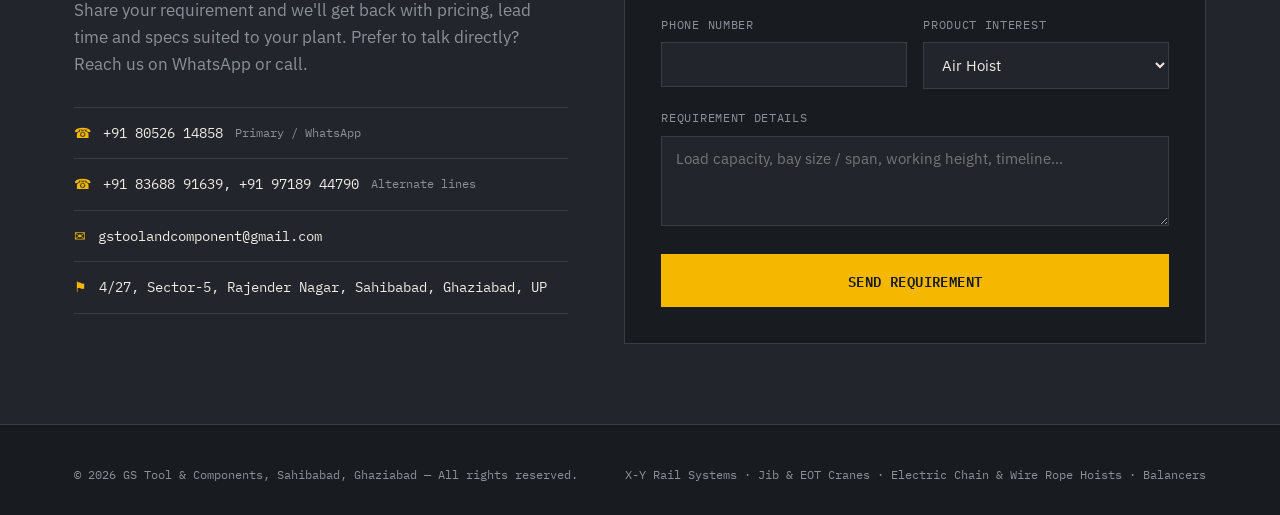
==== commit e0ac0b97: "Add Precision Components & Fabrication page covering the broader IndiaMART product range New page (p" ====
--- a/products/air-hoist.html
+++ b/products/air-hoist.html
@@ -44,6 +44,7 @@
       <a href="../products/eot-crane.html">EOT Cranes</a>
       <a href="../products/electric-chain-hoist.html" class="active">Hoists</a>
       <a href="../index.html#installations">Installations</a>
+      <a href="../products/precision-components.html">Other Products</a>
     </nav>
         <button class="nav-toggle" id="navToggle" aria-label="Toggle menu" aria-expanded="false" aria-controls="siteNav">
       <span></span><span></span><span></span>
@@ -144,6 +145,7 @@
                 <option>Wire Rope Hoist</option>
                 <option selected>Air Hoist</option>
                 <option>Air / Spring Balancer</option>
+                <option>Precision Components / Fabrication</option>
                 <option>Other</option>
               </select>
             </div>
@@ -155,12 +157,6 @@
           <button type="submit" class="form-submit">Send Requirement</button>
         </form>
 
-        <div class="thank-you" id="thankYou">
-          <div class="check">✓</div>
-          <h4>Requirement Received</h4>
-          <p>Thanks — we've noted your requirement. Tap below to also send it on WhatsApp for the fastest response.</p>
-          <a href="#" id="waFollowUp" class="wa-btn" target="_blank" rel="noopener">↗ Continue on WhatsApp</a>
-        </div>
       </div>
     </div>
   </div>
@@ -178,5 +174,6 @@
 </a>
 
 <script src="../js/main.js"></script>
+<!-- Cloudflare Web Analytics --><script type="module" src="https://static.cloudflareinsights.com/beacon.min.js" data-cf-beacon='{"token": "b29824c416db455db9053b5b14a09f09"}'></script><!-- End Cloudflare Web Analytics -->
 </body>
 </html>
